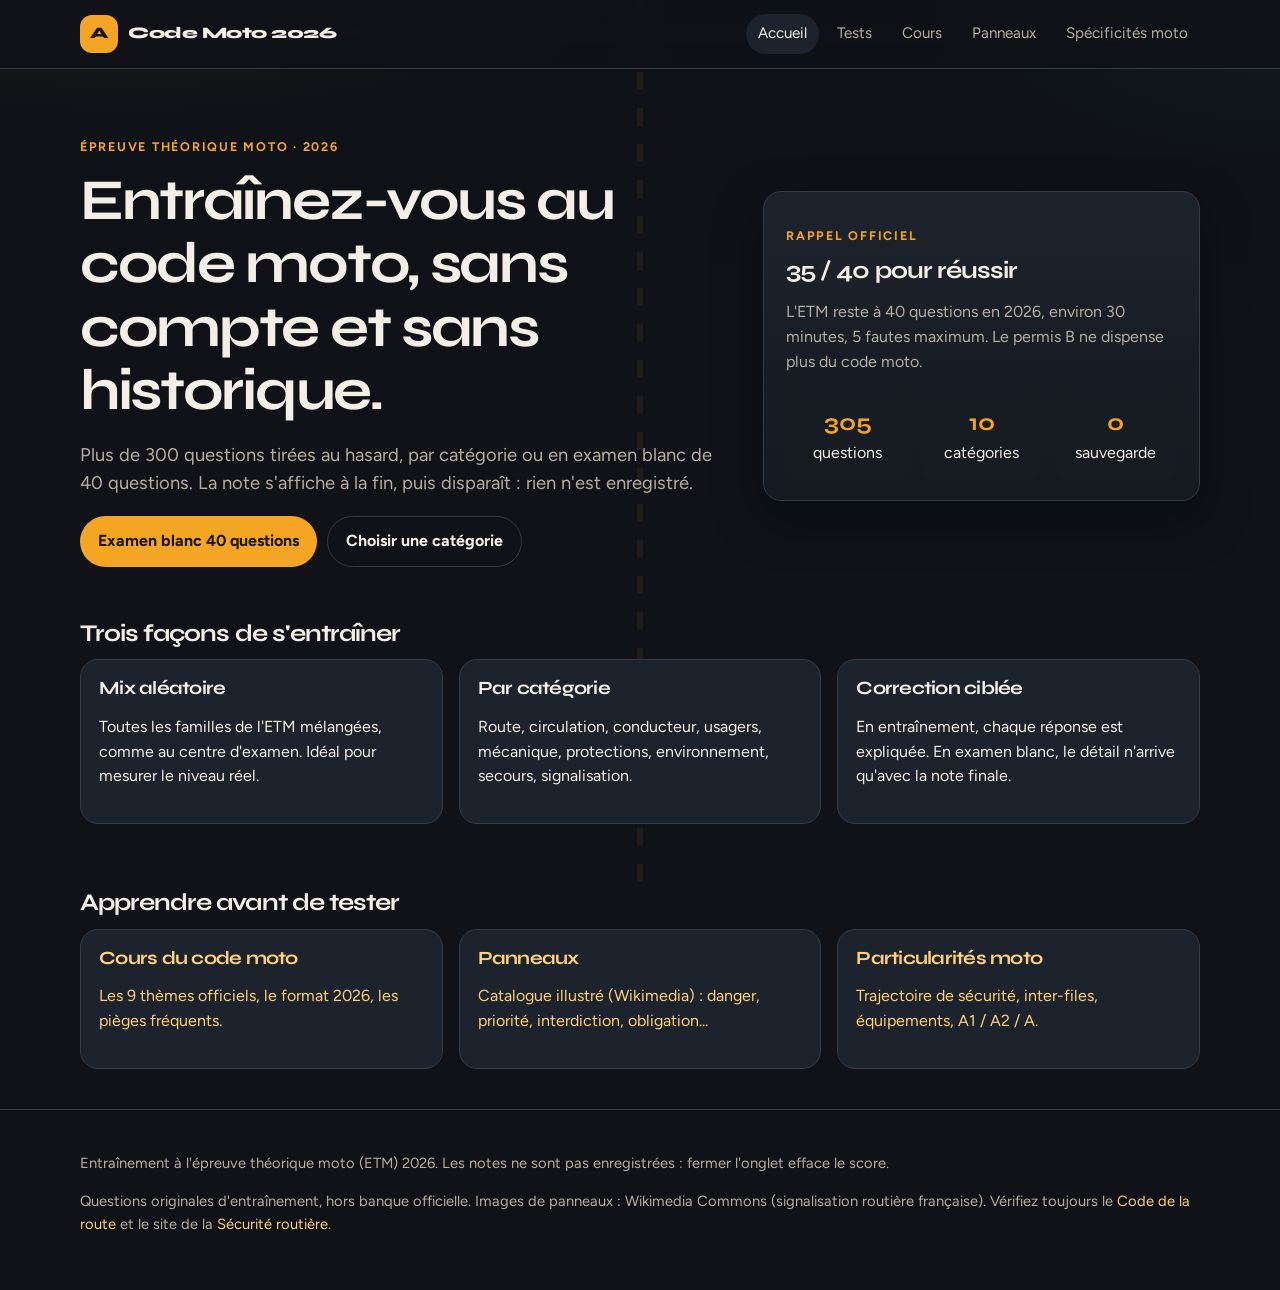
==== index.html @ d0fc3246 "Ajoute le site d'entraînement ETM 2026 pour GitHub Pages Quiz aléatoire par catégorie ou mixte, scor" ====
<!DOCTYPE html>
<html lang="fr">
<head>
  <meta charset="utf-8">
  <meta name="viewport" content="width=device-width, initial-scale=1">
  <title>Code Moto 2026 - Entraînement ETM</title>
  <meta name="description" content="Tests de connaissances du code moto 2026, classés par catégorie, questions aléatoires, score sans sauvegarde. Cours, panneaux et spécificités moto.">
  <link rel="preconnect" href="https://fonts.googleapis.com">
  <link rel="preconnect" href="https://fonts.gstatic.com" crossorigin>
  <link href="https://fonts.googleapis.com/css2?family=Figtree:wght@400;600;700&family=Syne:wght@700;800&display=swap" rel="stylesheet">
  <link rel="stylesheet" href="assets/css/styles.css">
</head>
<body data-page="index">
  <div id="site-header"></div>
  <main class="wrap">
    <section class="hero">
      <div>
        <p class="kicker">Épreuve théorique moto · 2026</p>
        <h1>Entraînez-vous au code moto, sans compte et sans historique.</h1>
        <p class="lede">Plus de 300 questions tirées au hasard, par catégorie ou en examen blanc de 40 questions. La note s'affiche à la fin, puis disparaît : rien n'est enregistré.</p>
        <div class="actions">
          <a class="btn btn-primary" href="quiz.html?mode=run&amp;n=40&amp;feedback=0">Examen blanc 40 questions</a>
          <a class="btn btn-ghost" href="quiz.html">Choisir une catégorie</a>
        </div>
      </div>
      <aside class="hero-card">
        <p class="kicker">Rappel officiel</p>
        <h2>35 / 40 pour réussir</h2>
        <p class="muted">L'ETM reste à 40 questions en 2026, environ 30 minutes, 5 fautes maximum. Le permis B ne dispense plus du code moto.</p>
        <div class="stats">
          <div class="stat"><b id="q-count">300+</b><span>questions</span></div>
          <div class="stat"><b>10</b><span>catégories</span></div>
          <div class="stat"><b>0</b><span>sauvegarde</span></div>
        </div>
      </aside>
    </section>

    <section class="section">
      <h2>Trois façons de s'entraîner</h2>
      <div class="grid">
        <article class="card">
          <h3>Mix aléatoire</h3>
          <p>Toutes les familles de l'ETM mélangées, comme au centre d'examen. Idéal pour mesurer le niveau réel.</p>
        </article>
        <article class="card">
          <h3>Par catégorie</h3>
          <p>Route, circulation, conducteur, usagers, mécanique, protections, environnement, secours, signalisation.</p>
        </article>
        <article class="card">
          <h3>Correction ciblée</h3>
          <p>En entraînement, chaque réponse est expliquée. En examen blanc, le détail n'arrive qu'avec la note finale.</p>
        </article>
      </div>
    </section>

    <section class="section">
      <h2>Apprendre avant de tester</h2>
      <div class="grid">
        <a class="card" href="apprendre.html">
          <h3>Cours du code moto</h3>
          <p>Les 9 thèmes officiels, le format 2026, les pièges fréquents.</p>
        </a>
        <a class="card" href="panneaux.html">
          <h3>Panneaux</h3>
          <p>Catalogue illustré (Wikimedia) : danger, priorité, interdiction, obligation...</p>
        </a>
        <a class="card" href="particularites.html">
          <h3>Particularités moto</h3>
          <p>Trajectoire de sécurité, inter-files, équipements, A1 / A2 / A.</p>
        </a>
      </div>
    </section>
  </main>
  <div id="site-footer"></div>
  <script src="assets/js/site.js"></script>
  <script>
    window.CodeMoto.loadQuestions().then((d) => {
      const n = document.getElementById("q-count");
      if (n) n.textContent = d.questions.length;
    }).catch(() => {});
  </script>
</body>
</html>
---- assets/css/styles.css ----
:root {
  --bg: #101218;
  --bg-2: #171b22;
  --panel: #1d232c;
  --panel-2: #242b36;
  --line: #343c48;
  --ink: #f4efe6;
  --muted: #b7ae9f;
  --amber: #f5a524;
  --amber-2: #ffd27a;
  --red: #e23b2e;
  --green: #3dbe7a;
  --shadow: 0 18px 50px rgba(0, 0, 0, 0.35);
  --radius: 18px;
  --font-display: "Syne", sans-serif;
  --font-body: "Figtree", sans-serif;
  --max: 1120px;
}

*,
*::before,
*::after {
  box-sizing: border-box;
}

html {
  scroll-behavior: smooth;
}

body {
  margin: 0;
  min-height: 100vh;
  color: var(--ink);
  font-family: var(--font-body);
  background:
    radial-gradient(1200px 500px at 10% -10%, rgba(245, 165, 36, 0.12), transparent 50%),
    radial-gradient(800px 400px at 100% 0%, rgba(61, 190, 122, 0.06), transparent 45%),
    linear-gradient(180deg, #0e1116, var(--bg) 30%);
  line-height: 1.55;
}

body::before {
  content: "";
  position: fixed;
  inset: 0 auto 0 50%;
  width: 6px;
  transform: translateX(-50%);
  background: repeating-linear-gradient(
    to bottom,
    var(--amber) 0 18px,
    transparent 18px 36px
  );
  opacity: 0.08;
  pointer-events: none;
  z-index: 0;
}

a {
  color: var(--amber-2);
  text-decoration: none;
}

a:hover {
  text-decoration: underline;
}

img {
  max-width: 100%;
  height: auto;
}

.wrap {
  width: min(var(--max), calc(100% - 32px));
  margin: 0 auto;
  position: relative;
  z-index: 1;
}

.site-header {
  position: sticky;
  top: 0;
  z-index: 20;
  backdrop-filter: blur(14px);
  background: rgba(16, 18, 24, 0.82);
  border-bottom: 1px solid var(--line);
}

.header-inner {
  display: flex;
  align-items: center;
  justify-content: space-between;
  gap: 16px;
  padding: 14px 0;
}

.brand {
  display: flex;
  align-items: center;
  gap: 10px;
  color: var(--ink);
  font-family: var(--font-display);
  font-weight: 800;
  letter-spacing: -0.03em;
  text-decoration: none;
}

.brand:hover {
  text-decoration: none;
}

.brand-mark {
  width: 38px;
  height: 38px;
  border-radius: 12px;
  background: var(--amber);
  color: #16120a;
  display: grid;
  place-items: center;
  font-weight: 800;
}

nav {
  display: flex;
  flex-wrap: wrap;
  gap: 6px;
}

nav a {
  color: var(--muted);
  padding: 8px 12px;
  border-radius: 999px;
  text-decoration: none;
  font-size: 0.95rem;
}

nav a:hover,
nav a[aria-current="page"] {
  color: var(--ink);
  background: var(--panel);
  text-decoration: none;
}

.hero {
  padding: 56px 0 28px;
  display: grid;
  grid-template-columns: 1.2fr 0.8fr;
  gap: 28px;
  align-items: center;
}

.kicker {
  color: var(--amber);
  font-weight: 700;
  letter-spacing: 0.14em;
  text-transform: uppercase;
  font-size: 0.78rem;
}

h1,
h2,
h3 {
  font-family: var(--font-display);
  letter-spacing: -0.04em;
  line-height: 1.1;
  margin: 8px 0 12px;
}

h1 {
  font-size: clamp(2.1rem, 5vw, 3.6rem);
}

.lede {
  font-size: 1.15rem;
  color: var(--muted);
  max-width: 58ch;
}

.hero-card {
  background: linear-gradient(180deg, var(--panel), #151920);
  border: 1px solid var(--line);
  border-radius: var(--radius);
  padding: 22px;
  box-shadow: var(--shadow);
}

.stats {
  display: grid;
  grid-template-columns: repeat(3, 1fr);
  gap: 10px;
  margin-top: 18px;
}

.stat {
  background: var(--bg-2);
  border-radius: 14px;
  padding: 12px;
  text-align: center;
}

.stat b {
  display: block;
  font-size: 1.45rem;
  color: var(--amber);
  font-family: var(--font-display);
}

.grid {
  display: grid;
  grid-template-columns: repeat(auto-fit, minmax(230px, 1fr));
  gap: 16px;
}

.card {
  background: var(--panel);
  border: 1px solid var(--line);
  border-radius: var(--radius);
  padding: 18px;
}

.card h3 {
  margin-top: 0;
}

.muted {
  color: var(--muted);
}

.btn,
button.btn {
  display: inline-flex;
  align-items: center;
  justify-content: center;
  gap: 8px;
  border: 0;
  cursor: pointer;
  border-radius: 999px;
  padding: 12px 18px;
  font-weight: 700;
  font-family: inherit;
  font-size: 1rem;
}

.btn-primary {
  background: var(--amber);
  color: #1a1408;
}

.btn-primary:hover {
  filter: brightness(1.05);
}

.btn-ghost {
  background: transparent;
  color: var(--ink);
  border: 1px solid var(--line);
}

.btn-danger {
  background: #3a2220;
  color: #ffd0cb;
}

.actions {
  display: flex;
  flex-wrap: wrap;
  gap: 10px;
  margin-top: 16px;
}

.section {
  padding: 18px 0 40px;
}

.cat-btn {
  display: flex;
  flex-direction: column;
  gap: 6px;
  text-align: left;
  background: var(--panel);
  border: 1px solid var(--line);
  color: var(--ink);
  border-radius: 16px;
  padding: 16px;
  cursor: pointer;
  font-family: inherit;
}

.cat-btn:hover,
.cat-btn:focus-visible {
  border-color: var(--amber);
  outline: none;
}

.cat-btn small {
  color: var(--muted);
}

.quiz-shell {
  padding: 28px 0 60px;
}

.progress {
  height: 8px;
  background: #2a313c;
  border-radius: 99px;
  overflow: hidden;
  margin: 12px 0 22px;
}

.progress > span {
  display: block;
  height: 100%;
  background: linear-gradient(90deg, var(--amber), #ff7a3c);
  width: 0;
}

.question {
  background: var(--panel);
  border: 1px solid var(--line);
  border-radius: 22px;
  padding: 22px;
}

.q-image {
  background: #0c0e12;
  border-radius: 16px;
  padding: 16px;
  margin: 12px 0 18px;
  display: grid;
  place-items: center;
  min-height: 180px;
}

.q-image img {
  max-height: 220px;
  width: auto;
}

.choices {
  display: grid;
  gap: 10px;
}

.choice {
  width: 100%;
  text-align: left;
  background: var(--panel-2);
  color: var(--ink);
  border: 1px solid var(--line);
  border-radius: 14px;
  padding: 12px 14px;
  cursor: pointer;
  font: inherit;
}

.choice:hover,
.choice:focus-visible {
  border-color: var(--amber);
  outline: none;
}

.choice[aria-pressed="true"] {
  border-color: var(--amber);
  box-shadow: inset 0 0 0 1px var(--amber);
}

.choice.is-correct {
  border-color: var(--green);
  background: #163224;
}

.choice.is-wrong {
  border-color: var(--red);
  background: #3a1d1a;
}

.result {
  text-align: center;
  padding: 28px;
  background: var(--panel);
  border-radius: 22px;
  border: 1px solid var(--line);
}

.score-big {
  font-size: clamp(3rem, 8vw, 5.5rem);
  font-family: var(--font-display);
  margin: 0;
}

.pass {
  color: var(--green);
}

.fail {
  color: var(--red);
}

.review {
  margin-top: 24px;
  display: grid;
  gap: 12px;
}

.review article {
  background: var(--bg-2);
  border-radius: 16px;
  padding: 14px 16px;
  border: 1px solid var(--line);
  text-align: left;
}

.filters {
  display: flex;
  flex-wrap: wrap;
  gap: 8px;
  margin: 12px 0 20px;
}

.chip {
  border: 1px solid var(--line);
  background: var(--panel);
  color: var(--ink);
  border-radius: 999px;
  padding: 8px 12px;
  cursor: pointer;
  font: inherit;
}

.chip[aria-pressed="true"] {
  background: var(--amber);
  color: #1a1408;
  border-color: var(--amber);
}

.sign-grid {
  display: grid;
  grid-template-columns: repeat(auto-fill, minmax(170px, 1fr));
  gap: 12px;
}

.sign-card {
  background: var(--panel);
  border: 1px solid var(--line);
  border-radius: 16px;
  padding: 12px;
  cursor: pointer;
  color: inherit;
  text-align: left;
  font: inherit;
}

.sign-card img {
  width: 100%;
  height: 110px;
  object-fit: contain;
  background: #fff;
  border-radius: 10px;
  padding: 8px;
}

.lesson {
  display: grid;
  gap: 16px;
}

.lesson h2 {
  padding-top: 12px;
}

.note {
  border-left: 4px solid var(--amber);
  padding: 4px 0 4px 14px;
  color: var(--muted);
}

.table-wrap {
  overflow-x: auto;
}

table {
  width: 100%;
  border-collapse: collapse;
  background: var(--panel);
  border-radius: 12px;
}

th,
td {
  padding: 10px 12px;
  border-bottom: 1px solid var(--line);
  text-align: left;
}

.site-footer {
  border-top: 1px solid var(--line);
  padding: 28px 0 40px;
  color: var(--muted);
  font-size: 0.92rem;
}

.modal {
  position: fixed;
  inset: 0;
  background: rgba(0, 0, 0, 0.62);
  display: grid;
  place-items: center;
  padding: 20px;
  z-index: 40;
}

.modal[hidden] {
  display: none;
}

.modal-card {
  width: min(560px, 100%);
  background: var(--panel);
  border-radius: 20px;
  padding: 18px;
  border: 1px solid var(--line);
}

.hidden {
  display: none !important;
}

.sr-only {
  position: absolute;
  width: 1px;
  height: 1px;
  overflow: hidden;
  clip: rect(0 0 0 0);
}

@media (max-width: 820px) {
  .hero {
    grid-template-columns: 1fr;
    padding-top: 28px;
  }

  nav {
    width: 100%;
  }

  .header-inner {
    flex-wrap: wrap;
  }

  .stats {
    grid-template-columns: 1fr;
  }
}
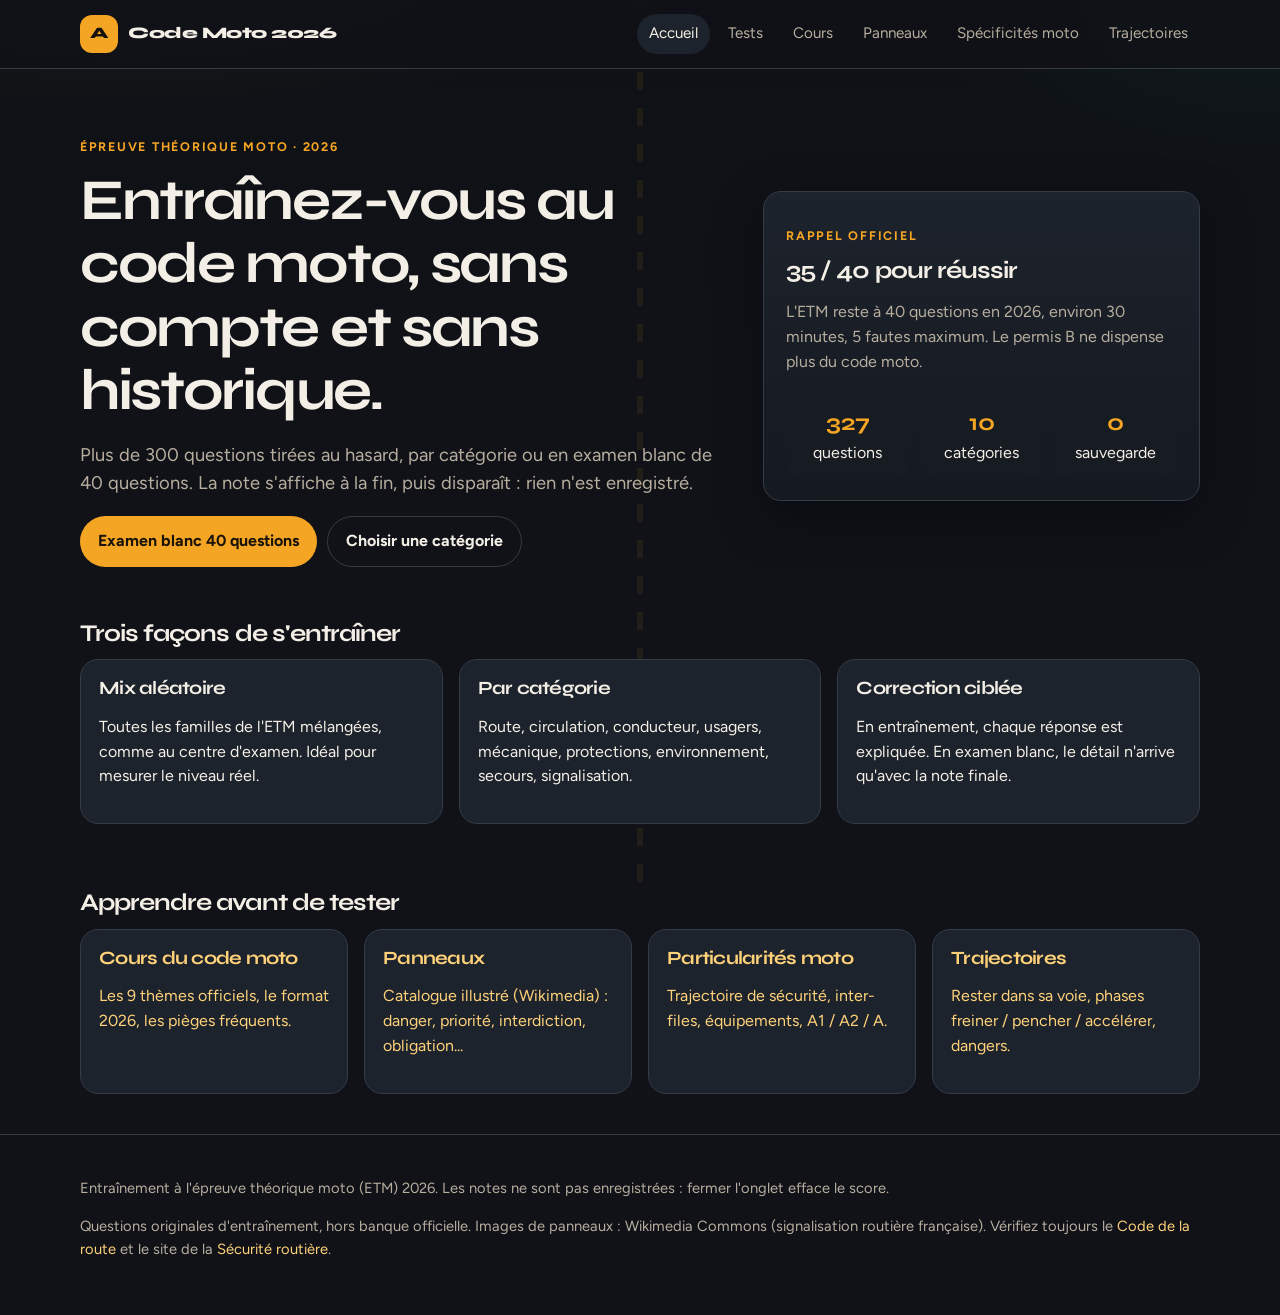
==== commit 85493ac7: "Corrige la trajectoire de sécurité et ajoute une page des phases Le schéma montrait une moto qui cou" ====
--- a/index.html
+++ b/index.html
@@ -68,6 +68,10 @@
           <h3>Particularités moto</h3>
           <p>Trajectoire de sécurité, inter-files, équipements, A1 / A2 / A.</p>
         </a>
+        <a class="card" href="trajectoires.html">
+          <h3>Trajectoires</h3>
+          <p>Rester dans sa voie, phases freiner / pencher / accélérer, dangers.</p>
+        </a>
       </div>
     </section>
   </main>
--- a/assets/css/styles.css
+++ b/assets/css/styles.css
@@ -322,7 +322,7 @@
 }
 
 .q-image {
-  background: #0c0e12;
+  background: #2f3641;
   border-radius: 16px;
   padding: 16px;
   margin: 12px 0 18px;
@@ -334,6 +334,55 @@
 .q-image img {
   max-height: 220px;
   width: auto;
+}
+
+.q-image.q-image-wide img,
+.figure-lesson img {
+  max-height: none;
+  width: 100%;
+}
+
+.figure-lesson {
+  background: #2f3641;
+  border-radius: 16px;
+  padding: 14px;
+  margin: 8px 0 4px;
+}
+
+.phase-grid {
+  display: grid;
+  grid-template-columns: repeat(auto-fit, minmax(240px, 1fr));
+  gap: 14px;
+}
+
+.phase-card {
+  background: var(--panel);
+  border: 1px solid var(--line);
+  border-radius: 16px;
+  padding: 16px 16px 8px;
+}
+
+.phase-card h3 {
+  margin-top: 0;
+  font-size: 1.15rem;
+}
+
+.phase-card.brake {
+  border-top: 4px solid #ef4444;
+}
+
+.phase-card.lean {
+  border-top: 4px solid #38bdf8;
+}
+
+.phase-card.gas {
+  border-top: 4px solid #22c55e;
+}
+
+.danger-line {
+  color: #f0b4ae;
+  border-left: 3px solid var(--red);
+  padding-left: 12px;
 }
 
 .choices {
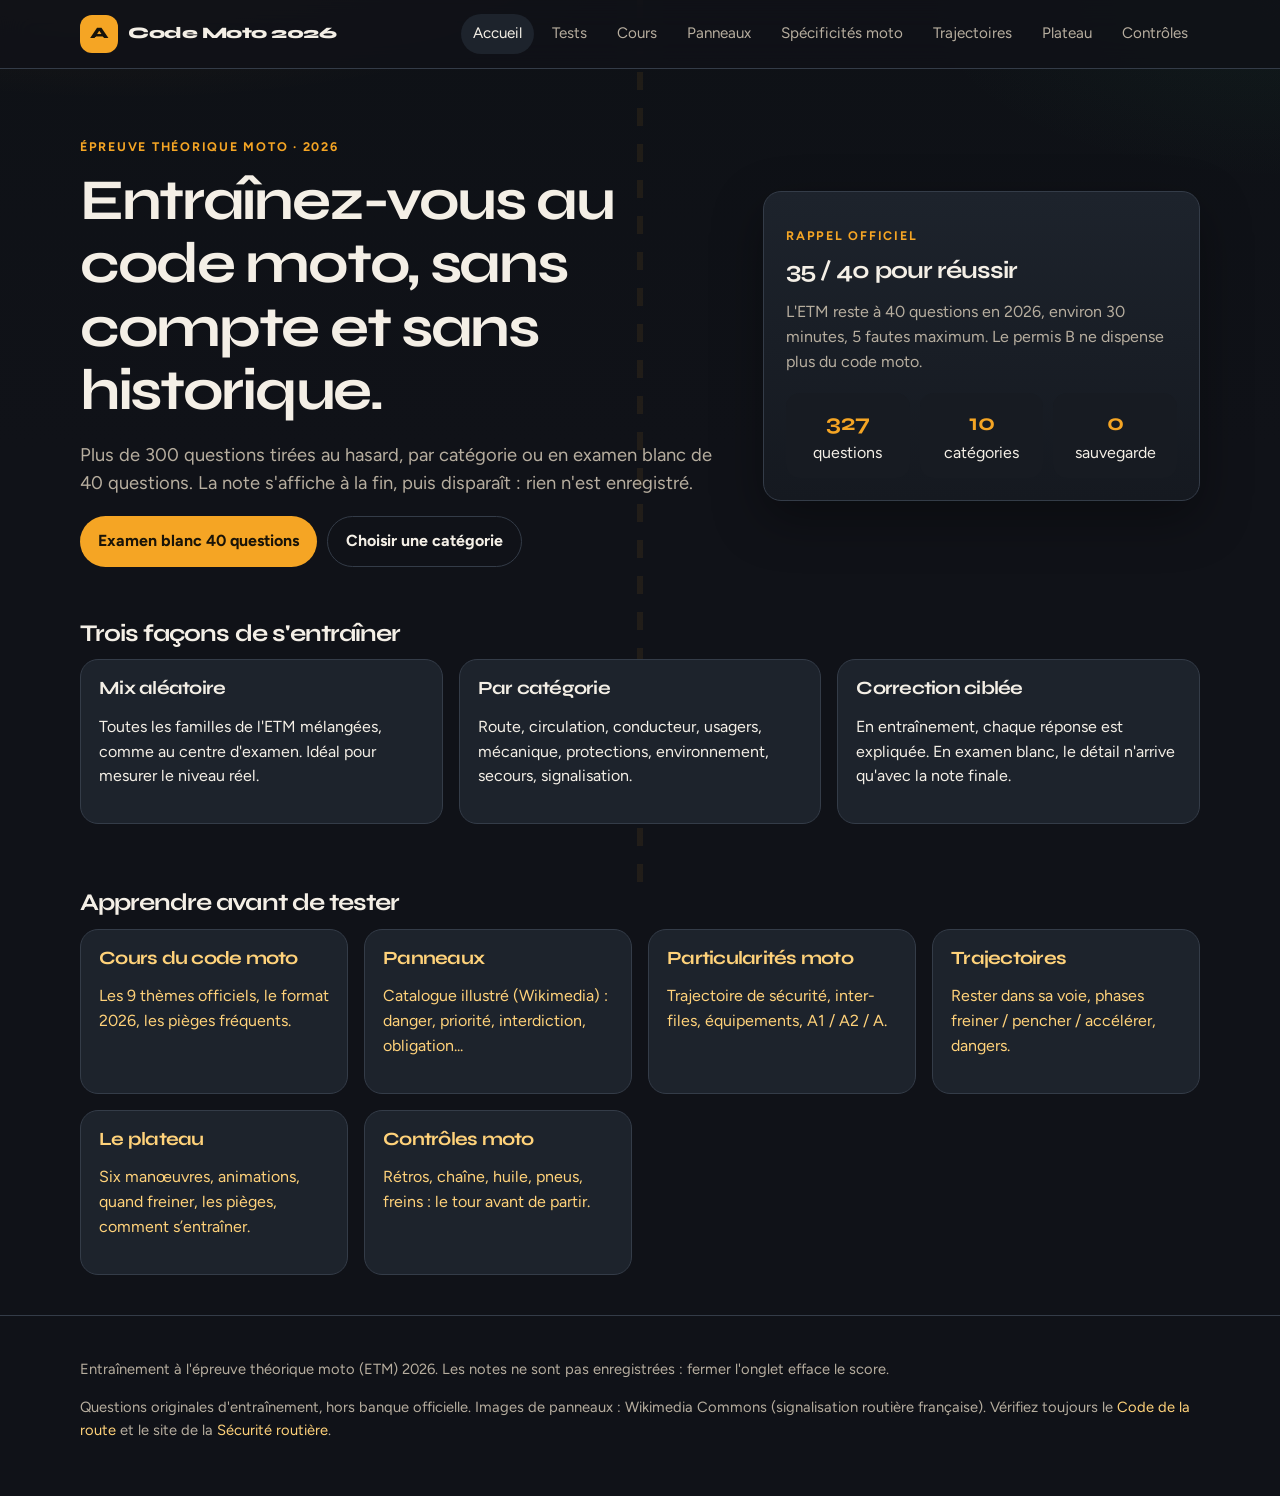
==== commit c843c55c: "Ajoute les pages plateau et contrôles moto Le plateau détaille les 6 manœuvres enchaînées avec anima" ====
--- a/index.html
+++ b/index.html
@@ -72,6 +72,14 @@
           <h3>Trajectoires</h3>
           <p>Rester dans sa voie, phases freiner / pencher / accélérer, dangers.</p>
         </a>
+        <a class="card" href="plateau.html">
+          <h3>Le plateau</h3>
+          <p>Six manœuvres, animations, quand freiner, les pièges, comment s’entraîner.</p>
+        </a>
+        <a class="card" href="controles.html">
+          <h3>Contrôles moto</h3>
+          <p>Rétros, chaîne, huile, pneus, freins : le tour avant de partir.</p>
+        </a>
       </div>
     </section>
   </main>
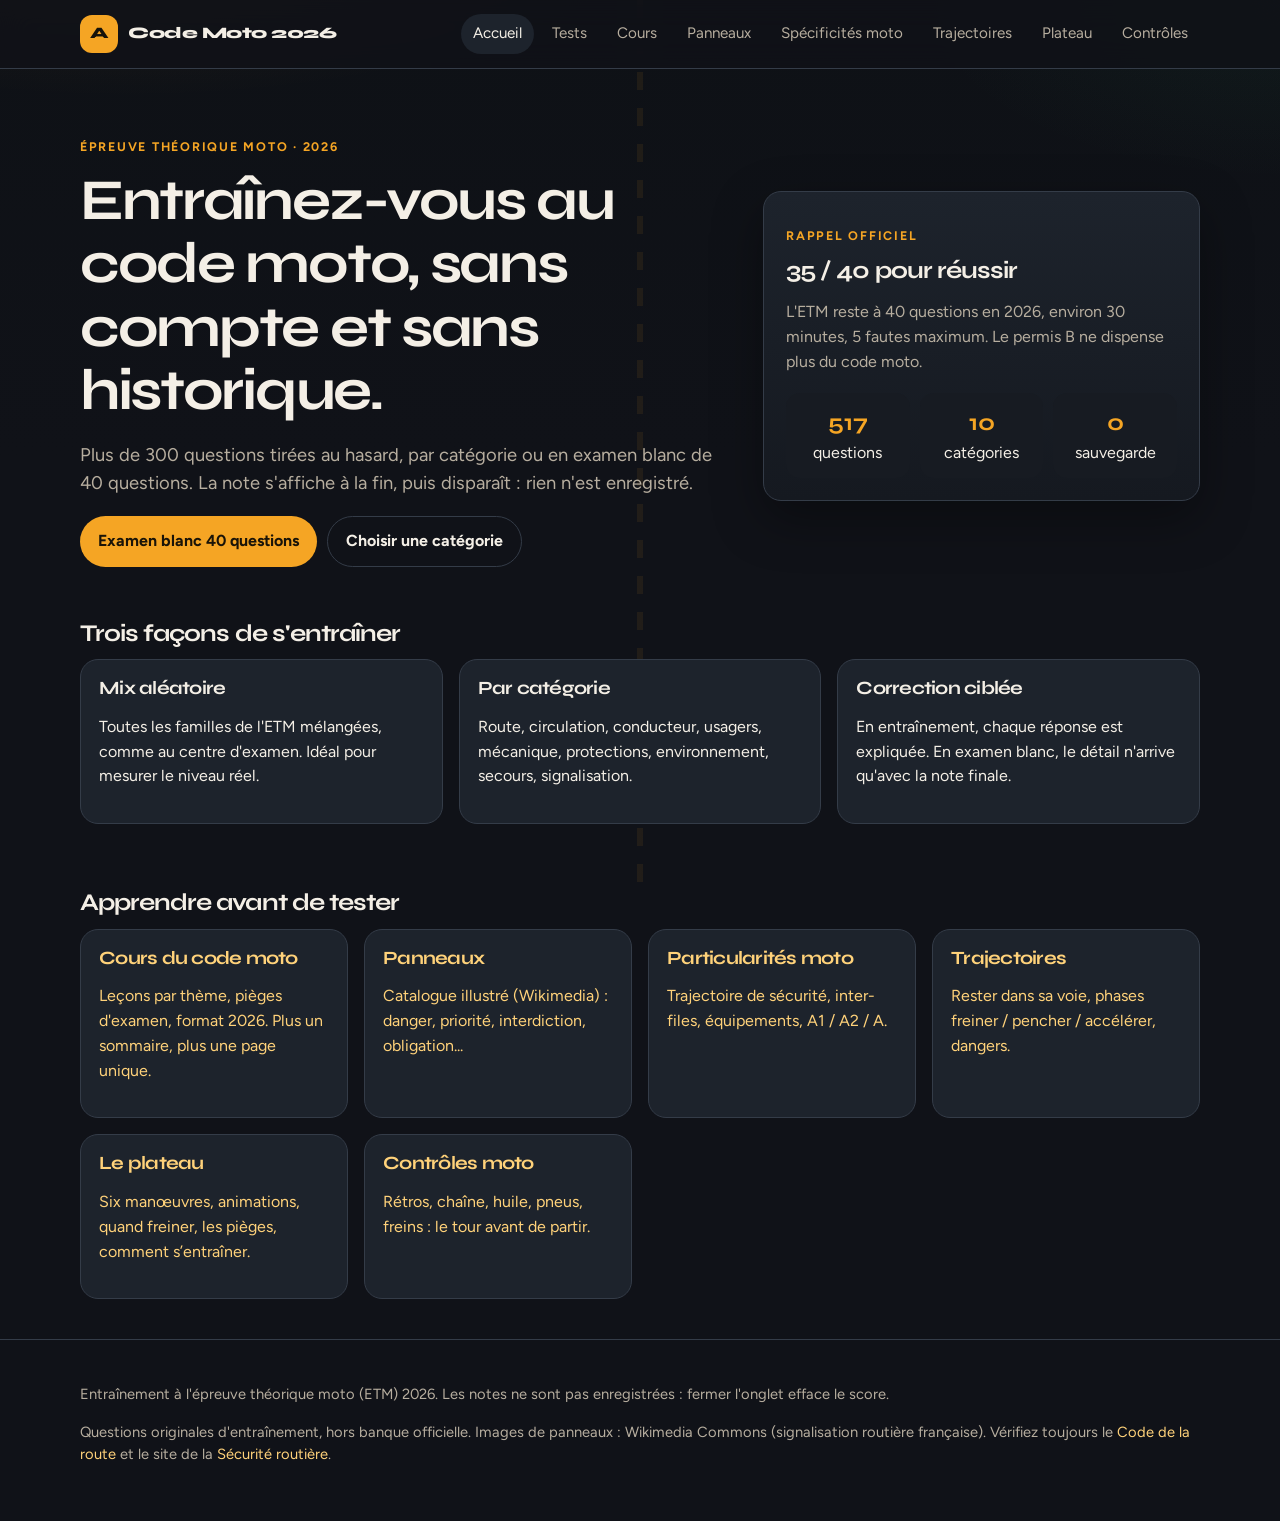
==== commit d1d1ed44: "Refait les cours ETM en leçons, d'après le plan du livre PDF. Sommaire + sous-pages (38 leçons, 9 th" ====
--- a/index.html
+++ b/index.html
@@ -58,7 +58,7 @@
       <div class="grid">
         <a class="card" href="apprendre.html">
           <h3>Cours du code moto</h3>
-          <p>Les 9 thèmes officiels, le format 2026, les pièges fréquents.</p>
+          <p>Leçons par thème, pièges d'examen, format 2026. Plus un sommaire, plus une page unique.</p>
         </a>
         <a class="card" href="panneaux.html">
           <h3>Panneaux</h3>
--- a/assets/css/styles.css
+++ b/assets/css/styles.css
@@ -336,6 +336,19 @@
   width: auto;
 }
 
+.q-image.q-image-photo {
+  padding: 8px;
+  min-height: 240px;
+}
+
+.q-image.q-image-photo img {
+  max-height: 420px;
+  width: 100%;
+  height: auto;
+  object-fit: contain;
+  border-radius: 10px;
+}
+
 .q-image.q-image-wide img,
 .figure-lesson img {
   max-height: none;
@@ -353,6 +366,18 @@
   display: grid;
   grid-template-columns: repeat(auto-fit, minmax(240px, 1fr));
   gap: 14px;
+}
+
+.phase-grid figcaption {
+  margin-top: 8px;
+  font-size: 0.9rem;
+  color: var(--muted, #9aa4b2);
+}
+
+.phase-grid .q-image img {
+  background: #fff;
+  border-radius: 12px;
+  padding: 8px;
 }
 
 .phase-card {
@@ -582,6 +607,194 @@
   clip: rect(0 0 0 0);
 }
 
+.plateau-player {
+  background: var(--panel);
+  border: 1px solid var(--line);
+  border-radius: 22px;
+  padding: 16px;
+}
+
+#step-pills {
+  display: flex;
+  flex-wrap: wrap;
+  gap: 8px;
+  margin-bottom: 12px;
+}
+
+#step-pills button[aria-current="step"] {
+  background: var(--amber);
+  color: #1a1408;
+  border-color: var(--amber);
+}
+
+.player-stage {
+  background: #121821;
+  border-radius: 16px;
+  padding: 8px 8px 4px;
+}
+
+#plateau-svg {
+  width: 100%;
+  height: auto;
+  display: block;
+}
+
+.plateau-trace.is-active {
+  filter: drop-shadow(0 0 4px currentColor);
+}
+
+#play-step:disabled {
+  opacity: 0.45;
+  cursor: not-allowed;
+}
+
+.live-caption {
+  min-height: 3.2em;
+  margin: 8px 10px 4px;
+  color: var(--ink);
+  font-weight: 600;
+}
+
+.live-speed {
+  margin: 0 10px 8px;
+  font-variant-numeric: tabular-nums;
+  font-weight: 800;
+  font-size: 1.15rem;
+  color: #94a3b8;
+}
+
+.live-speed[data-fast="1"] {
+  color: #fbbf24;
+}
+
+#live-badges {
+  display: flex;
+  flex-wrap: wrap;
+  gap: 6px;
+  padding: 0 10px 10px;
+}
+
+.live-badge {
+  border-radius: 999px;
+  padding: 4px 10px;
+  font-size: 0.82rem;
+  font-weight: 700;
+  border: 1px solid var(--line);
+  color: var(--muted);
+}
+
+.live-badge[aria-pressed="true"] {
+  color: #1a1408;
+}
+
+.live-badge-gas[aria-pressed="true"] {
+  background: #22c55e;
+  border-color: #22c55e;
+}
+
+.live-badge-brake[aria-pressed="true"] {
+  background: #ef4444;
+  border-color: #ef4444;
+  color: #fff;
+}
+
+.live-badge-clutch[aria-pressed="true"],
+.live-badge-look[aria-pressed="true"] {
+  background: #38bdf8;
+  border-color: #38bdf8;
+}
+
+.live-badge-walk[aria-pressed="true"] {
+  background: #94a3b8;
+  border-color: #94a3b8;
+}
+
+.player-controls {
+  display: flex;
+  flex-wrap: wrap;
+  gap: 8px;
+  margin: 12px 0 4px;
+}
+
+.course-hub-grid {
+  display: grid;
+  grid-template-columns: repeat(auto-fill, minmax(260px, 1fr));
+  gap: 16px;
+  margin: 22px 0;
+}
+
+.course-mini-toc {
+  margin: 0;
+  padding-left: 18px;
+  color: var(--muted);
+  font-size: 0.92rem;
+}
+
+.course-mini-toc a[aria-current="page"] {
+  color: var(--amber-2);
+}
+
+.course-layout {
+  display: grid;
+  grid-template-columns: minmax(200px, 260px) 1fr;
+  gap: 28px;
+  align-items: start;
+}
+
+.course-aside {
+  position: sticky;
+  top: 88px;
+}
+
+.course-toc {
+  max-height: min(70vh, 720px);
+  overflow: auto;
+}
+
+.course-toc details {
+  border: 1px solid var(--line);
+  border-radius: 12px;
+  background: var(--panel);
+  margin-bottom: 8px;
+  padding: 6px 10px;
+}
+
+.course-toc summary {
+  cursor: pointer;
+  font-weight: 600;
+}
+
+.course-toc ul {
+  margin: 8px 0 4px;
+  padding-left: 16px;
+}
+
+.course-toc a[aria-current="page"] {
+  color: var(--amber-2);
+  font-weight: 700;
+}
+
+.exam-trap {
+  border-left: 4px solid var(--red);
+  padding: 8px 0 8px 14px;
+  background: #2a1614;
+  border-radius: 0 12px 12px 0;
+}
+
+.course-links {
+  margin-top: 8px;
+}
+
+@media (max-width: 820px) {
+  .course-layout {
+    grid-template-columns: 1fr;
+  }
+
+  .course-aside {
+    position: static;
+  }
+}
+
 @media (max-width: 820px) {
   .hero {
     grid-template-columns: 1fr;
